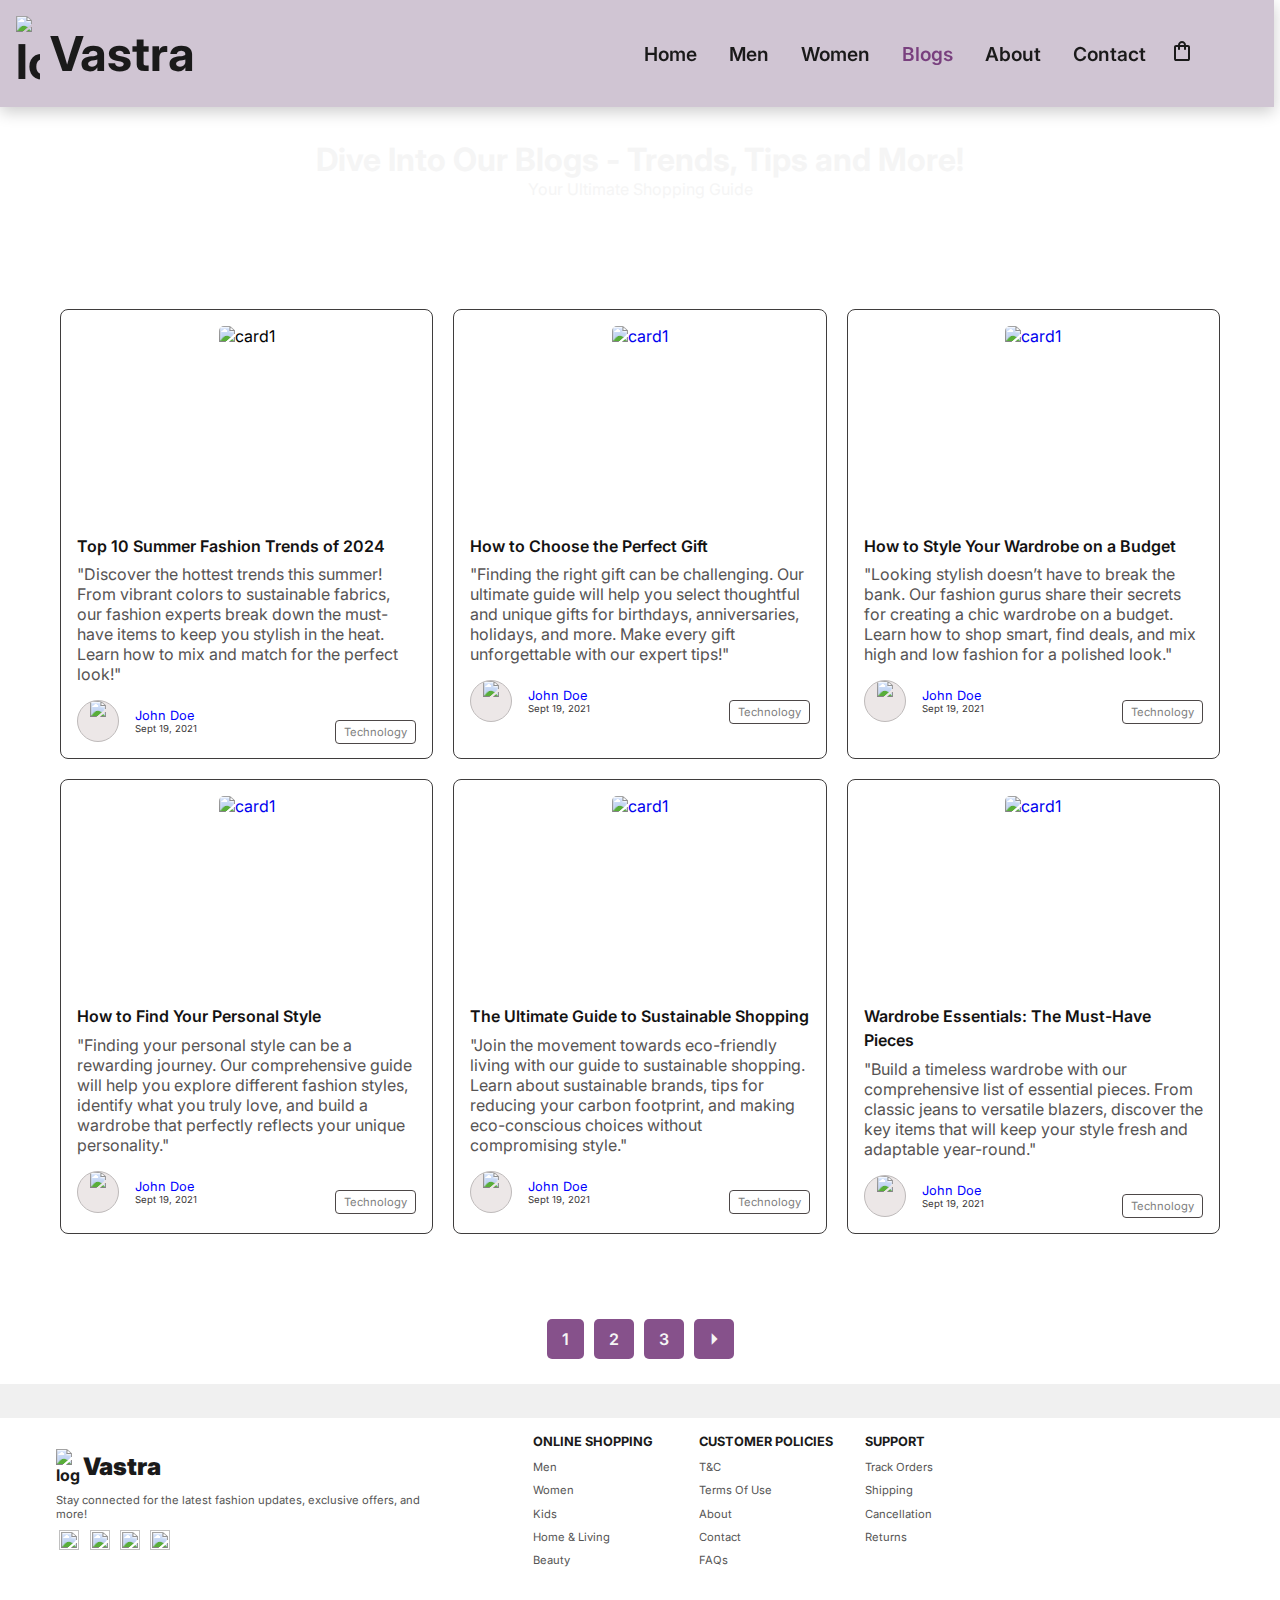
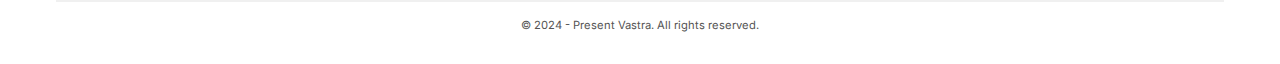
==== blog.html @ 525816d7 "Add files via upload" ====
<!DOCTYPE html>
<html lang="en">
<head>
    <meta charset="UTF-8">
    <meta name="viewport" content="width=device-width, initial-scale=1.0">
    <title>Vastra - Blogs</title>
    <link rel="shortcut icon" href="./img/logo/favicon.ico">
    <link rel="stylesheet" href="style.css">
    <link rel="stylesheet" href="https://fonts.googleapis.com/css2?family=Material+Symbols+Outlined:opsz,wght,FILL,GRAD@24,400,0,0" />
    <link rel="stylesheet" href="https://pro.fontawesome.com/releases/v5.10.0/css/all.css" />
</head>
<body>
        <header class="header">
            <a href="#logo" class="logo">
                <img src="./img/logo/vastra.png" alt="logoImage" class="logo-vastra">
                <span class="logo-text">Vastra</span>
            </a>

            <div class="navbar">
                <nav class="nav" id="nav">
                    <span id="close" class="material-symbols-outlined text-3xl close">close</span>
                    <a href="index.html" class="nav-link">Home</a>
                    <a href="men.html" class="nav-link">Men</a>
                    <a href="women.html" class="nav-link">Women</a>
                    <a href="blog.html" class="nav-link active">Blogs</a>
                    <a href="about.html" class="nav-link">About</a>
                    <a href="contact.html" class="nav-link">Contact</a>
                </nav>
    
                <div class="nav-icons">                
                    <a href="cart.html" class="nav-link">
                        <span class="material-symbols-outlined text-3xl">shopping_bag</span></a>
                    <span id="bar" class="material-symbols-outlined text-3xl hamburger">reorder</span>
                </div>
            </div>            
        </header>

    <main>
        <section class="page-header-blog">            
            <h1>Dive Into Our Blogs - Trends, Tips and More!</h1>            
            <p>Your Ultimate Shopping Guide</p>            
        </section>                

        <div class="card-container">
            <div class="card">
                <div href="#" class="card_image">
                    <img src="./img/blog/blog1.avif" alt="card1" loading="lazy" class="card_img">
                </div>

                <div class="card_title_container">
                    <a href="#">
                        <h2 class="card_title">Top 10 Summer Fashion Trends of 2024</h2>
                    </a>
                    <p class="card_desc">"Discover the hottest trends this summer! From vibrant colors to sustainable fabrics, our fashion experts break down the must-have items to keep you stylish in the heat. Learn how to mix and match for the perfect look!"</p>
                </div>

                <div class="card_footer">
                    <div class="author">
                        <div class="author_avatar">
                            <img src="https://api.dicebear.com/7.x/notionists/svg?seed=John?size=64" loading="lazy">
                        </div>

                        <div class="author_info">
                            <span class="author_name">John Doe</span>
                            <span class="author_date">Sept 19, 2021</span>
                        </div>
                    </div>

                    <div>
                        <span  class="card_tag">Technology</span>
                    </div>
                </div>
            </div>

            <div class="card">
                <a href="#" class="card_image">
                    <img src="./img/blog/blog2.avif" alt="card1" loading="lazy" class="card_img">
                </a>

                <div class="card_title_container">
                    <a href="#">
                        <h2 class="card_title">How to Choose the Perfect Gift</h2>
                    </a>
                    <p class="card_desc">"Finding the right gift can be challenging. Our ultimate guide will help you select thoughtful and unique gifts for birthdays, anniversaries, holidays, and more. Make every gift unforgettable with our expert tips!"</p>
                </div>

                <div class="card_footer">
                    <div class="author">
                        <div class="author_avatar">
                            <img src="https://api.dicebear.com/7.x/notionists/svg?seed=John?size=64" loading="lazy">
                        </div>

                        <div class="author_info">
                            <span class="author_name">John Doe</span>
                            <span class="author_date">Sept 19, 2021</span>
                        </div>
                    </div>

                    <div>
                        <span  class="card_tag">Technology</span>
                    </div>
                </div>
            </div>                                      

            <div class="card">
                <a href="#" class="card_image">
                    <img src="./img/blog/blog4.avif" alt="card1" loading="lazy" class="card_img">
                </a>

                <div class="card_title_container">
                    <a href="#">
                        <h2 class="card_title">How to Style Your Wardrobe on a Budget</h2>
                    </a>
                    <p class="card_desc">"Looking stylish doesn’t have to break the bank. Our fashion gurus share their secrets for creating a chic wardrobe on a budget. Learn how to shop smart, find deals, and mix high and low fashion for a polished look."</p>
                </div>

                <div class="card_footer">
                    <div class="author">
                        <div class="author_avatar">
                            <img src="https://api.dicebear.com/7.x/notionists/svg?seed=John?size=64" loading="lazy">
                        </div>

                        <div class="author_info">
                            <span class="author_name">John Doe</span>
                            <span class="author_date">Sept 19, 2021</span>
                        </div>
                    </div>

                    <div>
                        <span  class="card_tag">Technology</span>
                    </div>
                </div>
            </div>

            <div class="card">
                <a href="#" class="card_image">
                    <img src="./img/blog/blog5.avif" alt="card1" loading="lazy" class="card_img">
                </a>

                <div class="card_title_container">
                    <a href="#">
                        <h2 class="card_title">How to Find Your Personal Style</h2>
                    </a>
                    <p class="card_desc">"Finding your personal style can be a rewarding journey. Our comprehensive guide will help you explore different fashion styles, identify what you truly love, and build a wardrobe that perfectly reflects your unique personality."</p>
                </div>

                <div class="card_footer">
                    <div class="author">
                        <div class="author_avatar">
                            <img src="https://api.dicebear.com/7.x/notionists/svg?seed=John?size=64" loading="lazy">
                        </div>

                        <div class="author_info">
                            <span class="author_name">John Doe</span>
                            <span class="author_date">Sept 19, 2021</span>
                        </div>
                    </div>

                    <div>
                        <span  class="card_tag">Technology</span>
                    </div>
                </div>
            </div>

            <div class="card">
                <a href="#" class="card_image">
                    <img src="./img/blog/blog3.avif" alt="card1" loading="lazy" class="card_img">
                </a>

                <div class="card_title_container">
                    <a href="#">
                        <h2 class="card_title">The Ultimate Guide to Sustainable Shopping</h2>
                    </a>
                    <p class="card_desc">"Join the movement towards eco-friendly living with our guide to sustainable shopping. Learn about sustainable brands, tips for reducing your carbon footprint, and making eco-conscious choices without compromising style."</p>
                </div>

                <div class="card_footer">
                    <div class="author">
                        <div class="author_avatar">
                            <img src="https://api.dicebear.com/7.x/notionists/svg?seed=John?size=64" loading="lazy">
                        </div>

                        <div class="author_info">
                            <span class="author_name">John Doe</span>
                            <span class="author_date">Sept 19, 2021</span>
                        </div>
                    </div>

                    <div>
                        <span  class="card_tag">Technology</span>
                    </div>
                </div>
            </div>   

            <div class="card">
                <a href="#" class="card_image">
                    <img src="./img/blog/blog6.avif" alt="card1" loading="lazy" class="card_img">
                </a>

                <div class="card_title_container">
                    <a href="#">
                        <h2 class="card_title">Wardrobe Essentials: The Must-Have Pieces</h2>
                    </a>
                    <p class="card_desc">"Build a timeless wardrobe with our comprehensive list of essential pieces. From classic jeans to versatile blazers, discover the key items that will keep your style fresh and adaptable year-round."</p>
                </div>

                <div class="card_footer">
                    <div class="author">
                        <div class="author_avatar">
                            <img src="https://api.dicebear.com/7.x/notionists/svg?seed=John?size=64" loading="lazy">
                        </div>

                        <div class="author_info">
                            <span class="author_name">John Doe</span>
                            <span class="author_date">Sept 19, 2021</span>
                        </div>
                    </div>

                    <div>
                        <span  class="card_tag">Technology</span>
                    </div>
                </div>
            </div>
        </div>

        <section id="pagination" class="home-p1">
            <a href="#" class="pageNo">1</a>
            <a href="#" class="pageNo">2</a>
            <a href="#" class="pageNo">3</a>
            <a href="#"><span class="material-symbols-outlined text-3xl arrow_right">arrow_right</span></a>
        </section>
    </main>

    <div class="partition"></div>

    <div class="footer">
        <div class="footer-content">
            <div class="footer-left">
                <div class="company-logo-icon">
                    <a href="#" class="logo-link">
                        <img src="./img/logo/vastra.png" alt="logoImage" class="logo-vastra">
                        <h2>Vastra</h2>
                    </a>
                </div>
                <p class="filler-text">Stay connected for the latest fashion updates, exclusive offers, and more!</p>
                
                <div class="socials">
                    <a href="#" class="social-link">
                        <img src="./img/logo/google.png" alt="" class="social-icon">
                    </a>

                    <a href="#" class="social-link">
                        <img src="./img/logo/twitter.png" alt="" class="social-icon">
                    </a>

                    <a href="#" class="social-link">
                        <img src="./img/logo/linkedin.png" alt="" class="social-icon">
                    </a>

                    <a href="#" class="social-link">
                        <img src="./img/logo/github.png" alt="" class="social-icon">
                    </a>
                </div>
            </div>

            <div class="footer-right">
                <div class="footer-grid-column">
                    <div class="footer-grid-heading">ONLINE SHOPPING</div>
                    <ul class="footer-links-list">
                        <li><a href="men.html" class="footer-link">Men</a></li>
                        <li><a href="women.html" class="footer-link">Women</a></li>
                        <li><a href="#overview" class="footer-link">Kids</a></li>
                        <li><a href="#overview" class="footer-link">Home & Living</a></li>
                        <li><a href="#overview" class="footer-link">Beauty</a></li>
                    </ul>
                </div>

                <div class="footer-grid-column">
                    <div class="footer-grid-heading">CUSTOMER POLICIES</div>
                    <ul class="footer-links-list">
                        <li><a href="#overview" class="footer-link">T&C</a></li>
                        <li><a href="#overview" class="footer-link">Terms Of Use</a></li>
                        <li><a href="about.html" class="footer-link">About</a></li>
                        <li><a href="contact.html" class="footer-link">Contact</a></li>
                        <li><a href="#overview" class="footer-link">FAQs</a></li>
                    </ul>
                </div>

                <div class="footer-grid-column">
                    <div class="footer-grid-heading">SUPPORT</div>
                    <ul class="footer-links-list">
                        <li><a href="#overview" class="footer-link">Track Orders</a></li>
                        <li><a href="#overview" class="footer-link">Shipping</a></li>
                        <li><a href="#overview" class="footer-link">Cancellation</a></li>
                        <li><a href="#overview" class="footer-link">Returns</a></li>
                    </ul>
                </div>
            </div>
        </div>

        <div class="footer-copyright">
            &#169 2024 - Present Vastra. All rights reserved.
        </div>
    </div>

    <script src="script.js"></script>
    
</body>
</html>
---- style.css ----
@import url('https://fonts.googleapis.com/css2?family=Inter:wght@100;200;400;500;600;700&display=swap');
@import url('https://fonts.googleapis.com/css2?family=Italianno&family=Kanit:wght@200&family=Merriweather:ital,wght@1,300&family=Oxygen:wght@300&display=swap');
@import url('https://fonts.googleapis.com/css2?family=Italianno&family=Kalam&family=Kanit:wght@200&family=Merriweather:ital,wght@1,300&family=Oxygen:wght@300&display=swap');
@import url('https://fonts.googleapis.com/css2?family=Italianno&family=Kalam&family=Kanit:wght@200&family=Merriweather:ital,wght@1,300&family=Oxygen:wght@300&family=Satisfy&display=swap');


:root {
    --primary-color: #6366F1;
    --accent-color: #3f83f8;
    --text-color: #1a1a1a;
    --link-color: #2563eb;
    --background-color: #ffffff;
    --light-gray: #f0f0f0;
    --gray: #808080;
    --dark-gray: #555;
    --sea-green: hsl(54, 67%, 78%);
    --navbar: #d0c5d3;
}

* {
    margin: 0;
    padding: 0;
    font-family: 'Inter', sans-serif;
    text-decoration: none;
}
body{
    height: 100vh;
    text-align: center;
    background-color: var(--background-color);
}

.header{
    background-color: var(--navbar);
    display: flex;
    justify-content: space-between;
    align-items: center;
    box-shadow: 0 5px 15px rgba(0, 0, 0, 0.2);
    top: 0;
    left: 0;
    padding: 1rem 5rem 1rem 1rem;
    position: fixed;
    z-index: 999;
    width: 92vw;
}

.logo{
    display: flex;
    align-items: center;
    font-size: 3rem;
    font-weight: bold;
    color: var(--text-color);
    text-decoration: none;
    gap: 0.625rem;
}
.logo-vastra{
    width: 6%;
}

.nav{
    display: none;
    gap: 1.5rem;
    position: relative;
}
@media screen and (min-width: 768px){
    .nav{
        display: flex;
        gap: 2rem;
    }
}

.nav-link{
    color: var(--text-color);
    font-size: 1.2rem;
    font-weight: 600;
    transform: color 0.1s;
    transition: 0.3s ease;
}
.nav-link:hover,
.nav .active{
    color: rgba(85, 11, 92, 0.712);
}

.nav-icons{
    display: flex;
    gap: 1rem;
}

.navbar{
    display:flex;
    align-items: center;
    gap: 1.5rem;
}

.hero{
    background-image: url("./img/misc/cover1.jpg");
    height: 90vh;
    background-size: 100% 100%;
    background-position: top 15% right 10;
    padding: 50px;
    display: flex;
    flex-direction: column;
    align-items: flex-start;
    justify-content: center;
    background-repeat: no-repeat;
    margin-top: 90px;
}

.hero h1,h2,h4,h5{
    margin: 5px 0;
    font-weight: bolder;
}
.hero img{
    width: 30%;
}
.hero button{
    font-size: 1rem;
    font-weight: bold;
    padding: 15px;
    border: none;
    background-color: rgba(85, 11, 92, 0.712);
    border-radius: 10%;
    color: aliceblue;
}

#logos{
    height: 120px!important;
}
#brand{
    margin-top: 30px;
    margin-bottom: 30px;
    display: flex;
}

.home-p1{
    margin: 25px;
}

.home-p1 .heading{
    font-size: 2rem;
    font-weight: bold;
}

.home-p1 .featured-card{
    width: 20%;
    padding: 20px;
    margin: 20px 0;
    border: 1px solid var(--light-gray);    
    border-radius: 25px;
    cursor: pointer;
    box-shadow: 20px 20px 20px rgba(0, 0, 0, 0.02);
    transition: 0.2s ease;
}
.home-p1 .featured-card:hover{
    box-shadow: 20px 20px 20px rgba(0, 0, 0, 0.06);
}

.home-p1 .featured-card .details{
    text-align: start;
    padding: 5px 10px;
}

.home-p1 .featured-card img{
    width: 100%;
    border-radius: 15px;
    background-color: transparent;
}
.home-p1 .featured-card p{
    color: var(--dark-gray);
    font-size: small;
    margin: 2px;
}

.home-p1 .rating{
    display: flex;
    align-items: center;
}
.home-p1 .rating img{
    width: 10%;
    height: auto;
}

.home-p1 .featured{
    display: flex;
    align-items: center;
    justify-content: space-evenly;
    flex-wrap: wrap;
}

.banner img{
    width: 100%;
}

.partition{
    height: 2px;
    padding: 1rem;
    background-color: var(--light-gray);
}

.footer{
    background-color: var(--background-color);
    padding: 1rem;
    margin: 0 40px;
    display: flex;
    flex-direction: column;
    gap: 2rem;
}
.footer-content{
    height: 100%;
    width: 100%;
    display: flex;
    flex-direction: row;
    align-items: center;
    gap: 5rem;
}
.footer-left{
    width: 34%;
    display: flex;
    flex-direction: column;
    gap: 0.4rem;
    text-align: start;
}
.logo-link{
    font-size: 1rem;
    font-weight: bold;
    color: var(--text-color);
    display: flex;
    align-items: center;
    gap: 0.2rem;
}
.logo-icon{
    height: 15px;
    width: 15px;
    border-radius: 50%;
}
.filler-text{
    font-size: 0.7rem;
    color: var(--dark-gray);
    margin: 0;
}
.social-icon{
    height: 20px;
    width: 20px;
    margin: 0.2rem;
}
.footer-right{
    display: grid;
    grid-template-columns: repeat(3, 1fr);
    column-gap: 2rem;
    row-gap: 2rem;
}
.footer-grid-column{
    display: flex;
    flex-direction: column;
    gap: 0.4rem;
    text-align: left;
}
.footer-grid-heading{
    font-size: 0.8rem;
    font-weight: bold;
    color: var(--text-color);
}
ul{
    list-style-type: none;
}
.footer-links-list{
    display: flex;
    flex-direction: column;
    gap: 0.2rem;
}
.footer-link{
    color: var(--dark-gray);
    font-size: 0.7rem;
}
.footer-copyright{
    color: var(--dark-gray);
    font-size: 0.7rem;
    padding: 1rem;
    border-top: 2px solid var(--light-gray);
}

/* men.html */
.page-header-men{
    color: whitesmoke;
    background-image: url(img/men/men-cover.jpg);
    background-size: cover;
    padding: 50px;
    display: flex;
    flex-direction: column;
    align-items: center;
    justify-content: center;
    background-repeat: no-repeat;
    margin-top: 90px;
    background-position-x: 60%;
}

.page-header{
    margin-top: 90px;
}

#pagination{
    display: flex;
    align-items: center;
    justify-content: center;
    gap: 10px;
}
#pagination .pageNo{
    color: whitesmoke;
    text-decoration: none;
    background-color: rgba(85, 11, 92, 0.712);
    padding: 10px 15px;
    border-radius: 5px;
    font-weight: 600;
}
#pagination a .arrow_right{
    color: whitesmoke;
    text-decoration: none;
    background-color: rgba(85, 11, 92, 0.712);
    padding: 8px 8px;
    border-radius: 5px;
    font-weight: 600;
}

/* women.html */
.page-header-women{
    color: whitesmoke;
    background-image: url(img/women/women-cover.jpg);
    background-size: cover;
    padding: 50px;
    display: flex;
    flex-direction: column;
    align-items: center;
    justify-content: center;
    background-repeat: no-repeat;
    margin-top: 90px;
}

/* menProduct.html */
.productDetail{
    display: flex;
    margin-top: 90px;
    text-align: left;
    padding: 50px;
}

.productDetail .productImg{
    width: 40%;
}

.groupImg{
    display: flex;
    align-items: center;
    justify-content: space-between;
}
.small-Img{
    flex-basis: 24%;
    cursor: pointer;
}

.productDetail .productDesc{
    width: 60%;
    padding: 10px;
    padding-left: 50px;
    display: flex;
    flex-direction: column;
    gap: 5px;
}

.productDetail .productDesc select,input,button{
    width: fit-content;
    margin: 5px 0;
    padding: 7px 15px;
}
.productDetail .productDesc input{
    width: 50px;
    text-align: center;
}
.productDetail .productDesc button{
    background: rgba(85, 11, 92, 0.712);
    color: whitesmoke;
    font-weight: bold;
    border: none;
    padding: 9px 20px;
    border-radius: 2px;
}
.productDetail .productDesc span{
    text-align: justify;
}
.productDetail .productDesc li{
    margin-bottom: 2px;
}

.nav-icons .hamburger{
    display: none;
}
.nav .close{
    display: none;
}

/* blog.html */
.page-header-blog{
    color: whitesmoke;
    background-image: url(img/blog/blog-cover.png);
    background-size: cover;
    padding: 50px;
    display: flex;
    flex-direction: column;
    align-items: center;
    justify-content: center;
    background-repeat: no-repeat;
    margin-top: 90px;
}
.card-container{
    display: grid;
    gap: 1.5 rem;
    grid-template-columns: repeat(auto-fit, minmax(300px, 350px));
    justify-content: center;    
    padding-top: 50px;
}
@media(min-width: 678px) {
    .card-container{
        grid-template-columns: repeat(2, 1fr);
        padding: 50px;
    }
}
@media(min-width: 1080px) {
    .card-container{
        grid-template-columns: repeat(3, 1fr);
    }
}

.card{
    display: flex;
    flex-direction: column;
    border: 1px solid rgb(63, 61, 61);
    border-radius: 8px;
    overflow: hidden;
    margin: 10px;
}
.card_image{
    position: relative; 
    height: 12rem;    
    padding: 1rem;
    overflow: hidden;
}
.card_img{
    object-position: center;
    width: 100%;    
    height: 100%;
    border-radius: 5px;
}
.card_title_container{
    display: flex;
    flex-direction: column;
    gap: 0.4rem;
    padding: 0 1rem;
    text-align: left;
}
.card_title{
    font-size: 1rem;
    font-weight: 600;
    line-height: 1.5rem;
    margin: 0;
    color: rgb(19, 18, 18);
}
.card_desc{
    color: rgb(87, 84, 84);
    font-size: 1rem;
    margin: 0;
}
.card_footer{
    display: flex;
    justify-content: space-between;
    align-items: flex-end;
    padding: 1rem;
}
.author{
    display: flex;
    flex-direction: row;
    align-items: center;
    gap: 1rem;
}
.author_avatar{
    height: 2.5rem;
    width: 2.5rem;
    overflow: hidden;
    border: 1px solid rgb(190, 186, 186);
    border-radius: 50%;
    background-color: rgb(236, 231, 231);
}
.author_info{
    display: flex;
    flex-direction: column;  
    text-align: left;
}
.author_name{
    font-size: 0.8rem;
    color: blue;
}
.author_date{
    font-size: 0.6rem;
    color: rgb(58, 55, 55);
}

.card_tag{
    font-size: 0.7rem;
    border: 1px solid rgb(77, 71, 71);
    border-radius: 4px;
    line-height: 1.3rem;
    padding: 0.25rem 0.5rem;
    color: gray;
}

/* about.html */
.page-header-about{
    padding: 50px 150px;
    text-align: left;
}
.page-header-about .about-title{
    text-align: center;
    padding-bottom: 20px;
    font-size: 1.5rem;
    font-weight: bold;
}
.page-header-about .about-heading{
    margin: 5px 0;
    font-weight: bold;
    color: var(--text-color);
}
.page-header-about .about-desc{
    margin-bottom: 20px;
    font-size: 0.75rem;
    color: var(--dark-gray);
    font-weight: normal;
}
.page-header-about li{
    margin: 2px 0;
}

/* contact.html */
.page-header-contact{
    padding: 50px 150px;
    text-align: left;
}
.page-header-contact .contact-title{
    text-align: center;
    padding-bottom: 20px;
    font-size: 2rem;
    font-weight: bold;
}
.page-header-contact .contact-heading{
    margin: 10px 0;
    font-size: 1.3rem;
    font-weight: bold;
    color: var(--text-color);
}
.page-header-contact .contact-desc{
    margin-bottom: 30px;
    color: var(--dark-gray);
    font-weight: normal;
}
.page-header-contact .contact-visit{
    font-weight: bold;
}
.page-header-contact .contact-thanks{
    text-align: center;
    padding-bottom: 20px;
    font-size: 1.3rem;
    font-weight: bold;
}

/* cart.html */
#cart{
    padding: 50px;
}
#cart table{
    width: 100%;
    border-collapse: collapse;
    table-layout: fixed;
    white-space: nowrap;
}
#cart table img{
    width: 70px;
}
#cart table td:nth-child(1){
    width: 10%;
    text-align: center;
}
#cart table td:nth-child(2){
    width: 15%;
    text-align: center;
}
#cart table td:nth-child(3){
    width: 25%;
    text-align: center;
}
#cart table td:nth-child(4),
#cart table td:nth-child(5),
#cart table td:nth-child(6){
    width: 15%;
    text-align: center;
}
#cart table td:nth-child(5) input{
    width: 40px;
    padding: 10px; 
    text-align: center;
}
#cart table thead{
    border: 1px solid var(--light-gray);
    border-left: none;
    border-right: none;
    height: 30px;
}
#cart table thead td{
    font-weight: 600;
    text-transform: uppercase;
    font-size: 15px;
    padding: 20px 0;
}
#cart table tbody tr td{
    padding-top: 15px;
}
#cart table tbody td{
    font-size: 14px;
}
#cart a{
    text-decoration: none;
    color: black;
    cursor: pointer;    
}
#cart-add{
    display: flex;
    justify-content: space-between;
    gap: 20px;
    padding: 20px 50px;
}
#coupon{
    width: 50%;
    text-align: left;
}
#coupon h3{
    margin-bottom: 0.5rem;    
}
#coupon input{
    width: 60%;
    outline: none;
    border: 1px solid var(--light-gray);
    border-radius: 5px;
    padding: 10px 20px;
}
#coupon button, #subtotal button{
    background-color: rgba(85, 11, 92, 0.712);
    color: whitesmoke;
    border: none;
    border-radius: 5px;
    padding: 10px 20px;
}
#subtotal{
    width: 50%;
    border: 1px solid var(--light-gray);
    border-radius: 5px;
    padding: 10px 0;
}
#subtotal h3{
    margin: 10px;
}
#subtotal table{
    border-collapse: collapse;
    text-align: left;
    margin: 10px auto;
}
#subtotal table td{
    width: 50%;
    border: 1px solid var(--light-gray);
    padding: 10px;
    font-size: 14px;
}


@media screen and (max-width:980px){
    .footer-content{
        flex-direction: column;
        align-items: center;
        gap: 2rem;
    }
    .footer-left{
        width: 100%;
        text-align: center;
    }
    .footer-right{
        align-self: center;
        justify-content: space-evenly;
    }
    .logo-link{
        justify-content: center;
    }
    .productDetail .productDesc{
        padding: 10px;
        padding-left: 50px;
    }
    .page-header-about, .page-header-contact{
        padding: 30px 50px;
    }
}

@media screen and (max-width: 830px) {
    .nav{
        display: flex;
        flex-direction: column;
        align-items: flex-start;
        justify-content: flex-start;
        position: fixed;
        top: 0;
        right: -300px;
        height: 100vh;
        width: 200px;
        background-color: var(--light-gray);
        box-shadow: 0 40px 60px rgba(0, 0, 0, 0.1);
        padding: 20px 0 0 20px;
        transition: 0.3s ease;
        gap: 1rem;
    }
    .nav.active{
        right: 0px;
    }
    .nav-icons .hamburger{
        display: block;
        font-size: 26px;
    }
    .nav .close{
        display: block;
    }    
    .hero{
        padding: 20px;
    }
    .home-p1 .featured-card{
        width: 25%;
        margin: 10px auto;
    }        
    .productDetail{
        padding: 50px 20px;
    }
    .page-header-men, .page-header-women, .page-header-blog{
        padding: 40px;
    }
}

@media screen and (max-width: 650px){
    .footer-right{
        grid-template-columns: repeat(2, 1fr);
    }
    .footer-left{
        width: 100%;
        text-align: center;
    }        
    #cart-add{
        display: flex;
        flex-direction: column;
        align-items: center;
        gap: 20px;
        padding: 20px 50px;
    }
    #coupon, #subtotal{
        width: 100%;
    }
    #cart{
        overflow-x: auto;
    }
    #cart table td:nth-child(1){
        width: 100px;
        text-align: center;
    }
    #cart table td:nth-child(2){
        width: 150px;
        text-align: center;
    }
    #cart table td:nth-child(3){
        width: 250px;
        text-align: center;
    }
    #cart table td:nth-child(4){
        width: 150px;
        text-align: center;
    }
    #cart table td:nth-child(5){
        width: 150px;
        text-align: center;
    }
    #cart table td:nth-child(6){
        width: 150px;
        text-align: center;
    }
    .page-header-men, .page-header-women, .page-header-blog{
        padding: 30px;
    }
}

@media screen and (max-width: 560px){
    .home-p1 .featured-card{
        width: 35%;
    }
    .productDetail{
        display: flex;
        flex-direction: column;
        justify-content: center;
        padding: 20px 0;
    }
    .productDetail .productImg{
        width: 100%;
        margin-bottom: 0;
    }
    .productDetail .productDesc{
        width: 100%;
        display: flex;
        flex-direction: column;
        gap: 5px;
        padding: 10px 0;
    }
    .hero img{
        width: 50%;
    }
    .hero{
        padding: 10px;
    }
    .hero h1,h2,h4,p{
        margin: 2px 0;
    }
}

@media screen and (max-width: 400px){   
    .home-p1 .featured-card{
        width: 100%;
    }
    .hero img{
        width: 70%;
    }
    .hero, .page-header-men, .page-header-women, .page-header-blog{
        margin-top: 70px;
    }
    .page-header-men, .page-header-women, .page-header-blog{
        padding: 20px;
    }
    .logo{
        font-size: 2rem;
    }
    .nav-icons{
        gap: 0.4rem;
    }
    .footer-copyright{
        padding: 1rem 0;
    }
    .footer{
        margin: 0 20px;
    }
    .page-header-about, .page-header-contact{
        padding: 10px 30px;
    }
}
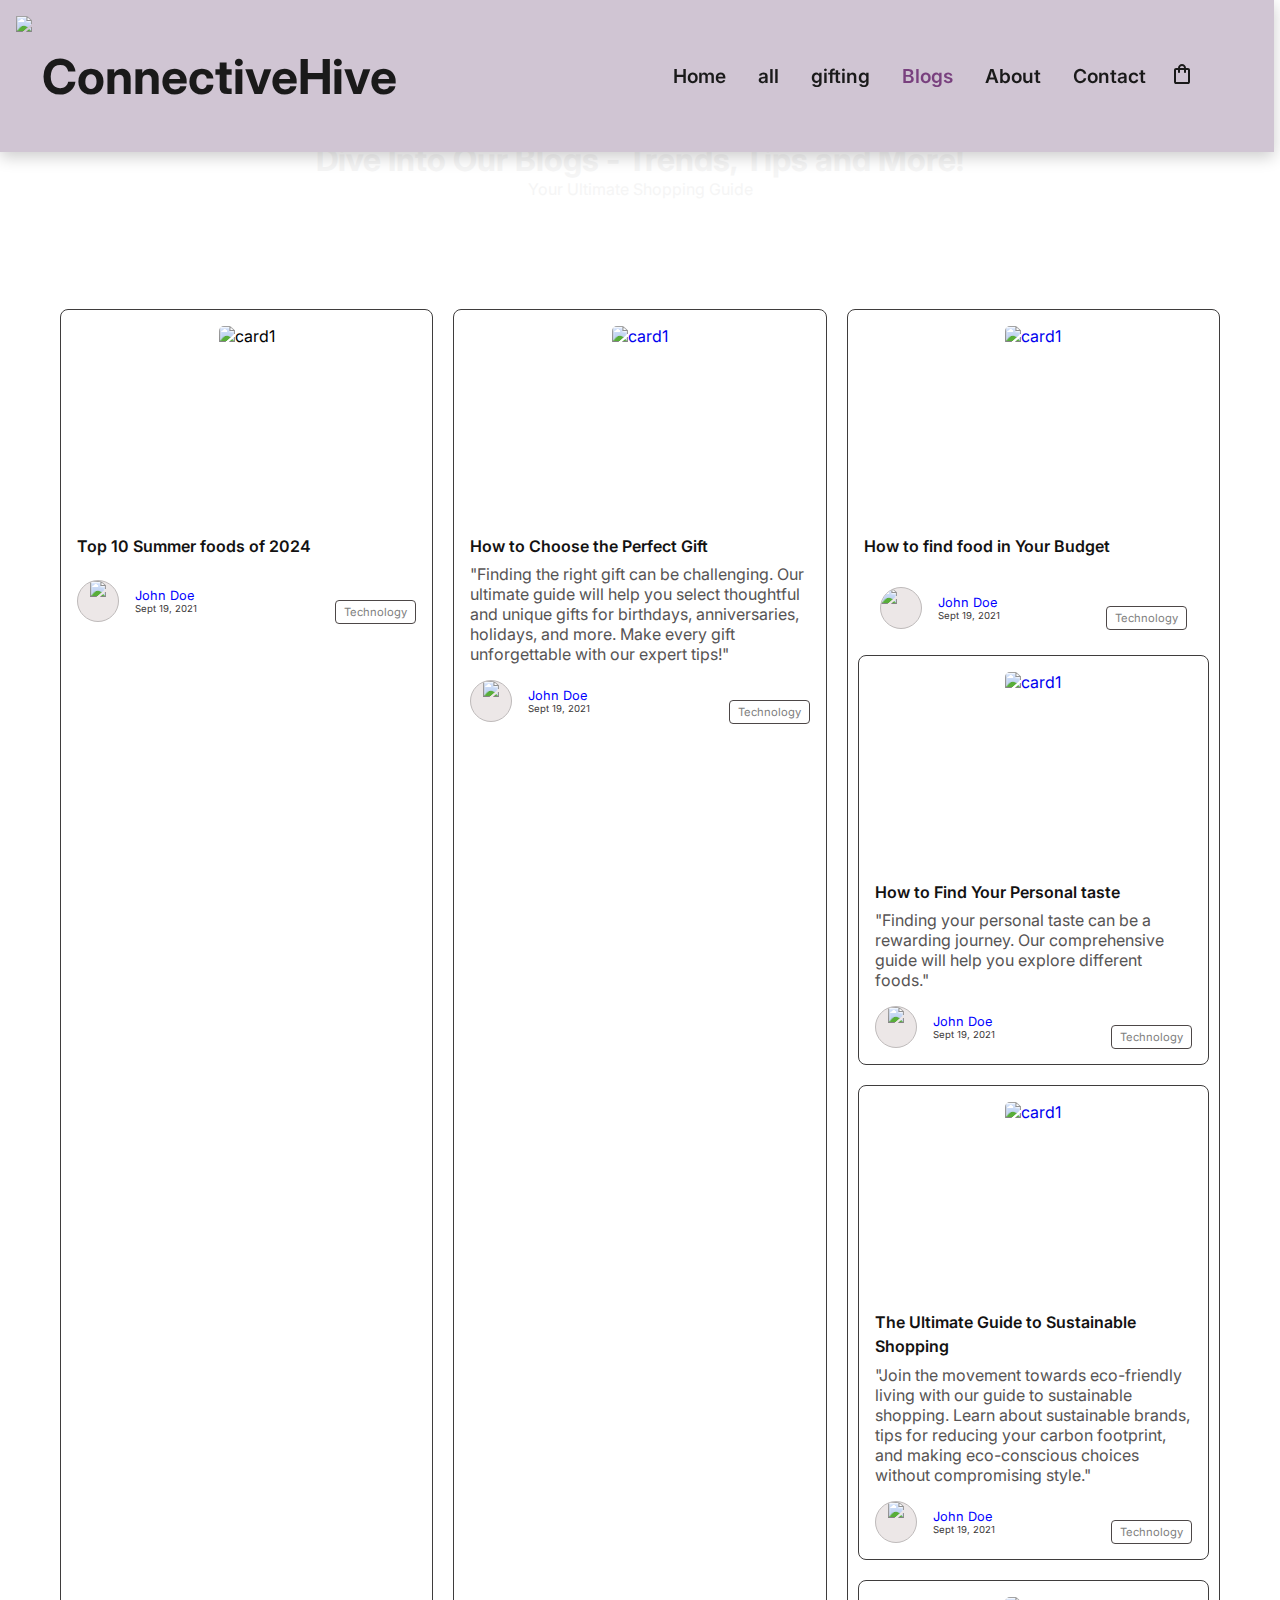
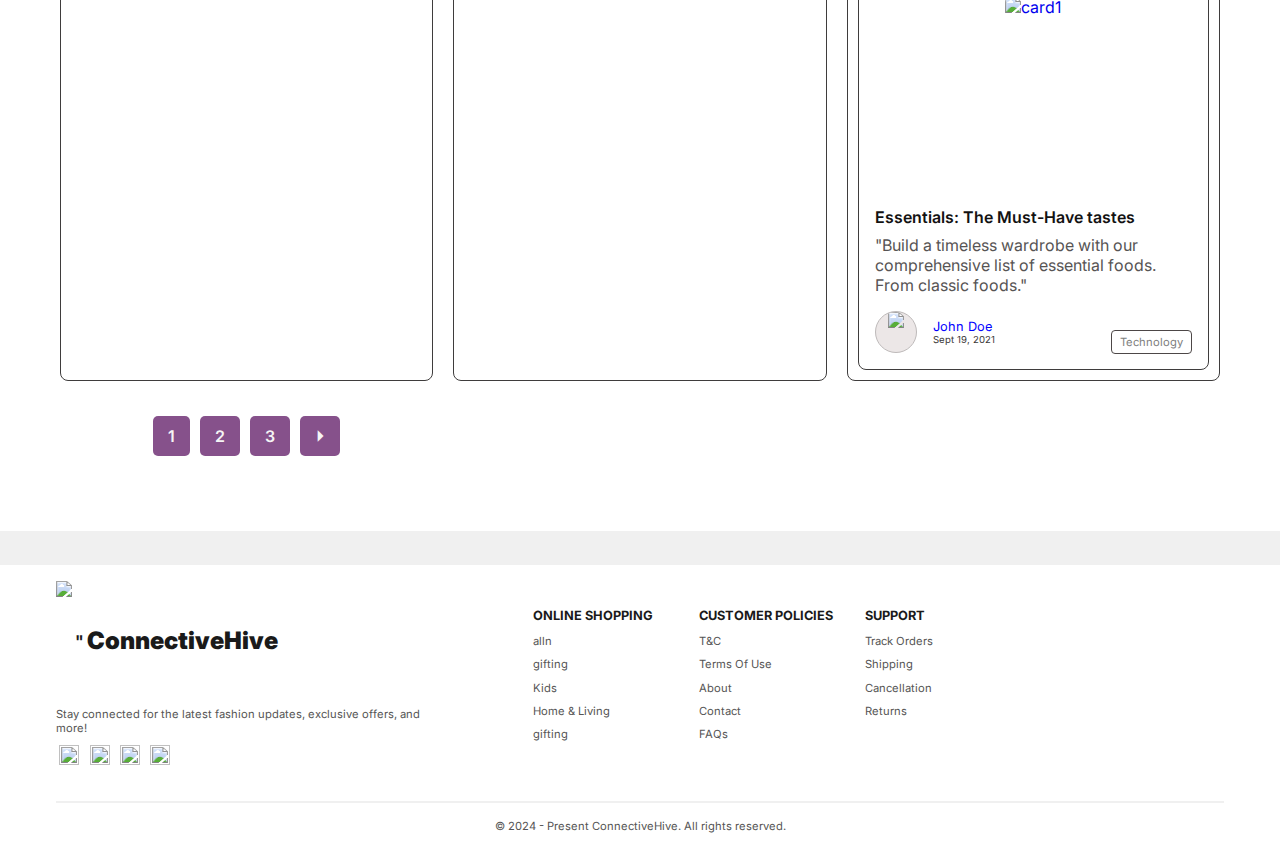
==== commit ef77b98f: "Add files via upload" ====
--- a/blog.html
+++ b/blog.html
@@ -12,16 +12,16 @@
 <body>
         <header class="header">
             <a href="#logo" class="logo">
-                <img src="./img/logo/vastra.png" alt="logoImage" class="logo-vastra">
-                <span class="logo-text">Vastra</span>
+                <img src="https://th.bing.com/th/id/OIP.VbXnQ_scyen5aROdC2h59wHaHa?rs=1&pid=ImgDetMain"style="margin: right 2px;cm;width = 2; height =" id="logos" >
+                <span class="logo-text">ConnectiveHive</span>
             </a>
 
             <div class="navbar">
                 <nav class="nav" id="nav">
                     <span id="close" class="material-symbols-outlined text-3xl close">close</span>
                     <a href="index.html" class="nav-link">Home</a>
-                    <a href="men.html" class="nav-link">Men</a>
-                    <a href="women.html" class="nav-link">Women</a>
+                    <a href="all.html" class="nav-link">all</a>
+                    <a href="gifting.html" class="nav-link">gifting</a>
                     <a href="blog.html" class="nav-link active">Blogs</a>
                     <a href="about.html" class="nav-link">About</a>
                     <a href="contact.html" class="nav-link">Contact</a>
@@ -44,37 +44,38 @@
         <div class="card-container">
             <div class="card">
                 <div href="#" class="card_image">
-                    <img src="./img/blog/blog1.avif" alt="card1" loading="lazy" class="card_img">
-                </div>
-
-                <div class="card_title_container">
-                    <a href="#">
-                        <h2 class="card_title">Top 10 Summer Fashion Trends of 2024</h2>
-                    </a>
-                    <p class="card_desc">"Discover the hottest trends this summer! From vibrant colors to sustainable fabrics, our fashion experts break down the must-have items to keep you stylish in the heat. Learn how to mix and match for the perfect look!"</p>
-                </div>
-
-                <div class="card_footer">
-                    <div class="author">
-                        <div class="author_avatar">
-                            <img src="https://api.dicebear.com/7.x/notionists/svg?seed=John?size=64" loading="lazy">
-                        </div>
-
-                        <div class="author_info">
-                            <span class="author_name">John Doe</span>
-                            <span class="author_date">Sept 19, 2021</span>
-                        </div>
-                    </div>
-
-                    <div>
-                        <span  class="card_tag">Technology</span>
-                    </div>
-                </div>
-            </div>
-
-            <div class="card">
-                <a href="#" class="card_image">
-                    <img src="./img/blog/blog2.avif" alt="card1" loading="lazy" class="card_img">
+                    <img src="https://th.bing.com/th/id/OIP.q7uI9C3x2iRvZosENowflgHaEo?rs=1&pid=ImgDetMain" alt="card1" loading="lazy" class="card_img">
+                </div>
+
+                <div class="card_title_container">
+                    <a href="#">
+                        <h2 class="card_title">Top 10 Summer foods of 2024</h2>
+                    </a>
+                    <p class="card_desc"></p>
+                </div>
+
+                <div class="card_footer">
+                    <div class="author">
+                        <div class="author_avatar">
+                            <img src="https://th.bing.com/th/id/OIP.peUn62cdrXWTs0OMyRrjpQAAAA?w=360&h=270&rs=1&pid=ImgDetMain" loading="lazy">
+                            
+                        </div>
+
+                        <div class="author_info">
+                            <span class="author_name">John Doe</span>
+                            <span class="author_date">Sept 19, 2021</span>
+                        </div>
+                    </div>
+
+                    <div>
+                        <span  class="card_tag">Technology</span>
+                    </div>
+                </div>
+            </div>
+
+            <div class="card">
+                <a href="#" class="card_image">
+                    <img src="" alt="card1" loading="lazy" class="card_img">
                 </a>
 
                 <div class="card_title_container">
@@ -87,7 +88,8 @@
                 <div class="card_footer">
                     <div class="author">
                         <div class="author_avatar">
-                            <img src="https://api.dicebear.com/7.x/notionists/svg?seed=John?size=64" loading="lazy">
+                            <img src="https://th.bing.com/th/id/OIP.peUn62cdrXWTs0OMyRrjpQAAAA?w=360&h=270&rs=1&pid=ImgDetMain" loading="lazy">
+
                         </div>
 
                         <div class="author_info">
@@ -104,67 +106,66 @@
 
             <div class="card">
                 <a href="#" class="card_image">
-                    <img src="./img/blog/blog4.avif" alt="card1" loading="lazy" class="card_img">
-                </a>
-
-                <div class="card_title_container">
-                    <a href="#">
-                        <h2 class="card_title">How to Style Your Wardrobe on a Budget</h2>
-                    </a>
-                    <p class="card_desc">"Looking stylish doesn’t have to break the bank. Our fashion gurus share their secrets for creating a chic wardrobe on a budget. Learn how to shop smart, find deals, and mix high and low fashion for a polished look."</p>
-                </div>
-
-                <div class="card_footer">
-                    <div class="author">
-                        <div class="author_avatar">
-                            <img src="https://api.dicebear.com/7.x/notionists/svg?seed=John?size=64" loading="lazy">
-                        </div>
-
-                        <div class="author_info">
-                            <span class="author_name">John Doe</span>
-                            <span class="author_date">Sept 19, 2021</span>
-                        </div>
-                    </div>
-
-                    <div>
-                        <span  class="card_tag">Technology</span>
-                    </div>
-                </div>
-            </div>
-
-            <div class="card">
-                <a href="#" class="card_image">
-                    <img src="./img/blog/blog5.avif" alt="card1" loading="lazy" class="card_img">
-                </a>
-
-                <div class="card_title_container">
-                    <a href="#">
-                        <h2 class="card_title">How to Find Your Personal Style</h2>
-                    </a>
-                    <p class="card_desc">"Finding your personal style can be a rewarding journey. Our comprehensive guide will help you explore different fashion styles, identify what you truly love, and build a wardrobe that perfectly reflects your unique personality."</p>
-                </div>
-
-                <div class="card_footer">
-                    <div class="author">
-                        <div class="author_avatar">
-                            <img src="https://api.dicebear.com/7.x/notionists/svg?seed=John?size=64" loading="lazy">
-                        </div>
-
-                        <div class="author_info">
-                            <span class="author_name">John Doe</span>
-                            <span class="author_date">Sept 19, 2021</span>
-                        </div>
-                    </div>
-
-                    <div>
-                        <span  class="card_tag">Technology</span>
-                    </div>
-                </div>
-            </div>
-
-            <div class="card">
-                <a href="#" class="card_image">
-                    <img src="./img/blog/blog3.avif" alt="card1" loading="lazy" class="card_img">
+                    <img src="https://th.bing.com/th/id/OIP.q7uI9C3x2iRvZosENowflgHaEo?rs=1&pid=ImgDetMain" alt="card1" loading="lazy" class="card_img">
+                </a>
+
+                <div class="card_title_container">
+                    <a href="#">
+                        <h2 class="card_title">How to find food in Your Budget</h2>
+                    </a>
+                    <p class="card_desc">
+
+                <div class="card_footer">
+                    <div class="author">
+                        <div class="author_avatar">
+                            <img src="https://th.bing.com/th/id/OIP.q7uI9C3x2iRvZosENowflgHaEo?rs=1&pid=ImgDetMain" loading="lazy">
+                        </div>
+
+                        <div class="author_info">
+                            <span class="author_name">John Doe</span>
+                            <span class="author_date">Sept 19, 2021</span>
+                        </div>
+                    </div>
+
+                    <div>
+                        <span  class="card_tag">Technology</span>
+                    </div>
+                </div>
+            </div>
+
+            <div class="card">
+                <a href="#" class="card_image">
+                    <img src="https://th.bing.com/th/id/OIP.q7uI9C3x2iRvZosENowflgHaEo?rs=1&pid=ImgDetMain" alt="card1" loading="lazy" class="card_img">
+                </a>
+
+                <div class="card_title_container">
+                    <a href="#">
+                        <h2 class="card_title">How to Find Your Personal taste</h2>
+                    </a>
+                    <p class="card_desc">"Finding your personal taste can be a rewarding journey. Our comprehensive guide will help you explore different foods."</p>
+                </div>
+
+                <div class="card_footer">
+                    <div class="author">
+                        <div class="author_avatar">
+                            <img src="https://th.bing.com/th/id/OIP.q7uI9C3x2iRvZosENowflgHaEo?rs=1&pid=ImgDetMain" loading="lazy">
+                        </div>
+
+                        <div class="author_info">
+                            <span class="author_name">John Doe</span>
+                            <span class="author_date">Sept 19, 2021</span>
+                        </div>
+                    </div>
+
+                    <div>
+                        <span  class="card_tag">Technology</span>
+                    </div>
+                </div>
+            </div>
+
+            <div class="card">
+                <a href="#" class="card_image">
+                    <img src="https://th.bing.com/th/id/OIP.q7uI9C3x2iRvZosENowflgHaEo?rs=1&pid=ImgDetMain" alt="card1" loading="lazy" class="card_img">
                 </a>
 
                 <div class="card_title_container">
@@ -177,7 +178,7 @@
                 <div class="card_footer">
                     <div class="author">
                         <div class="author_avatar">
-                            <img src="https://api.dicebear.com/7.x/notionists/svg?seed=John?size=64" loading="lazy">
+                            <img src="https://th.bing.com/th/id/OIP.q7uI9C3x2iRvZosENowflgHaEo?rs=1&pid=ImgDetMain" loading="lazy">
                         </div>
 
                         <div class="author_info">
@@ -194,20 +195,20 @@
 
             <div class="card">
                 <a href="#" class="card_image">
-                    <img src="./img/blog/blog6.avif" alt="card1" loading="lazy" class="card_img">
-                </a>
-
-                <div class="card_title_container">
-                    <a href="#">
-                        <h2 class="card_title">Wardrobe Essentials: The Must-Have Pieces</h2>
-                    </a>
-                    <p class="card_desc">"Build a timeless wardrobe with our comprehensive list of essential pieces. From classic jeans to versatile blazers, discover the key items that will keep your style fresh and adaptable year-round."</p>
-                </div>
-
-                <div class="card_footer">
-                    <div class="author">
-                        <div class="author_avatar">
-                            <img src="https://api.dicebear.com/7.x/notionists/svg?seed=John?size=64" loading="lazy">
+                    <img src="https://th.bing.com/th/id/OIP.q7uI9C3x2iRvZosENowflgHaEo?rs=1&pid=ImgDetMain" alt="card1" loading="lazy" class="card_img">
+                </a>
+
+                <div class="card_title_container">
+                    <a href="#">
+                        <h2 class="card_title">Essentials: The Must-Have tastes</h2>
+                    </a>
+                    <p class="card_desc">"Build a timeless wardrobe with our comprehensive list of essential foods. From classic foods."</p>
+                </div>
+
+                <div class="card_footer">
+                    <div class="author">
+                        <div class="author_avatar">
+                            <img src="https://th.bing.com/th/id/OIP.q7uI9C3x2iRvZosENowflgHaEo?rs=1&pid=ImgDetMain" loading="lazy">
                         </div>
 
                         <div class="author_info">
@@ -238,8 +239,8 @@
             <div class="footer-left">
                 <div class="company-logo-icon">
                     <a href="#" class="logo-link">
-                        <img src="./img/logo/vastra.png" alt="logoImage" class="logo-vastra">
-                        <h2>Vastra</h2>
+                        <img src="https://th.bing.com/th/id/OIP.VbXnQ_scyen5aROdC2h59wHaHa?rs=1&pid=ImgDetMain"style="margin: right 2px;cm;width = 2; height =" id="logos" >"
+                        <h2>ConnectiveHive</h2>
                     </a>
                 </div>
                 <p class="filler-text">Stay connected for the latest fashion updates, exclusive offers, and more!</p>
@@ -267,11 +268,11 @@
                 <div class="footer-grid-column">
                     <div class="footer-grid-heading">ONLINE SHOPPING</div>
                     <ul class="footer-links-list">
-                        <li><a href="men.html" class="footer-link">Men</a></li>
-                        <li><a href="women.html" class="footer-link">Women</a></li>
+                        <li><a href="all.html" class="footer-link">alln</a></li>
+                        <li><a href="gifting.html" class="footer-link">gifting</a></li>
                         <li><a href="#overview" class="footer-link">Kids</a></li>
                         <li><a href="#overview" class="footer-link">Home & Living</a></li>
-                        <li><a href="#overview" class="footer-link">Beauty</a></li>
+                        <li><a href="#overview" class="footer-link">gifting</a></li>
                     </ul>
                 </div>
 
@@ -299,7 +300,7 @@
         </div>
 
         <div class="footer-copyright">
-            &#169 2024 - Present Vastra. All rights reserved.
+            &#169 2024 - Present ConnectiveHive. All rights reserved.
         </div>
     </div>
 
